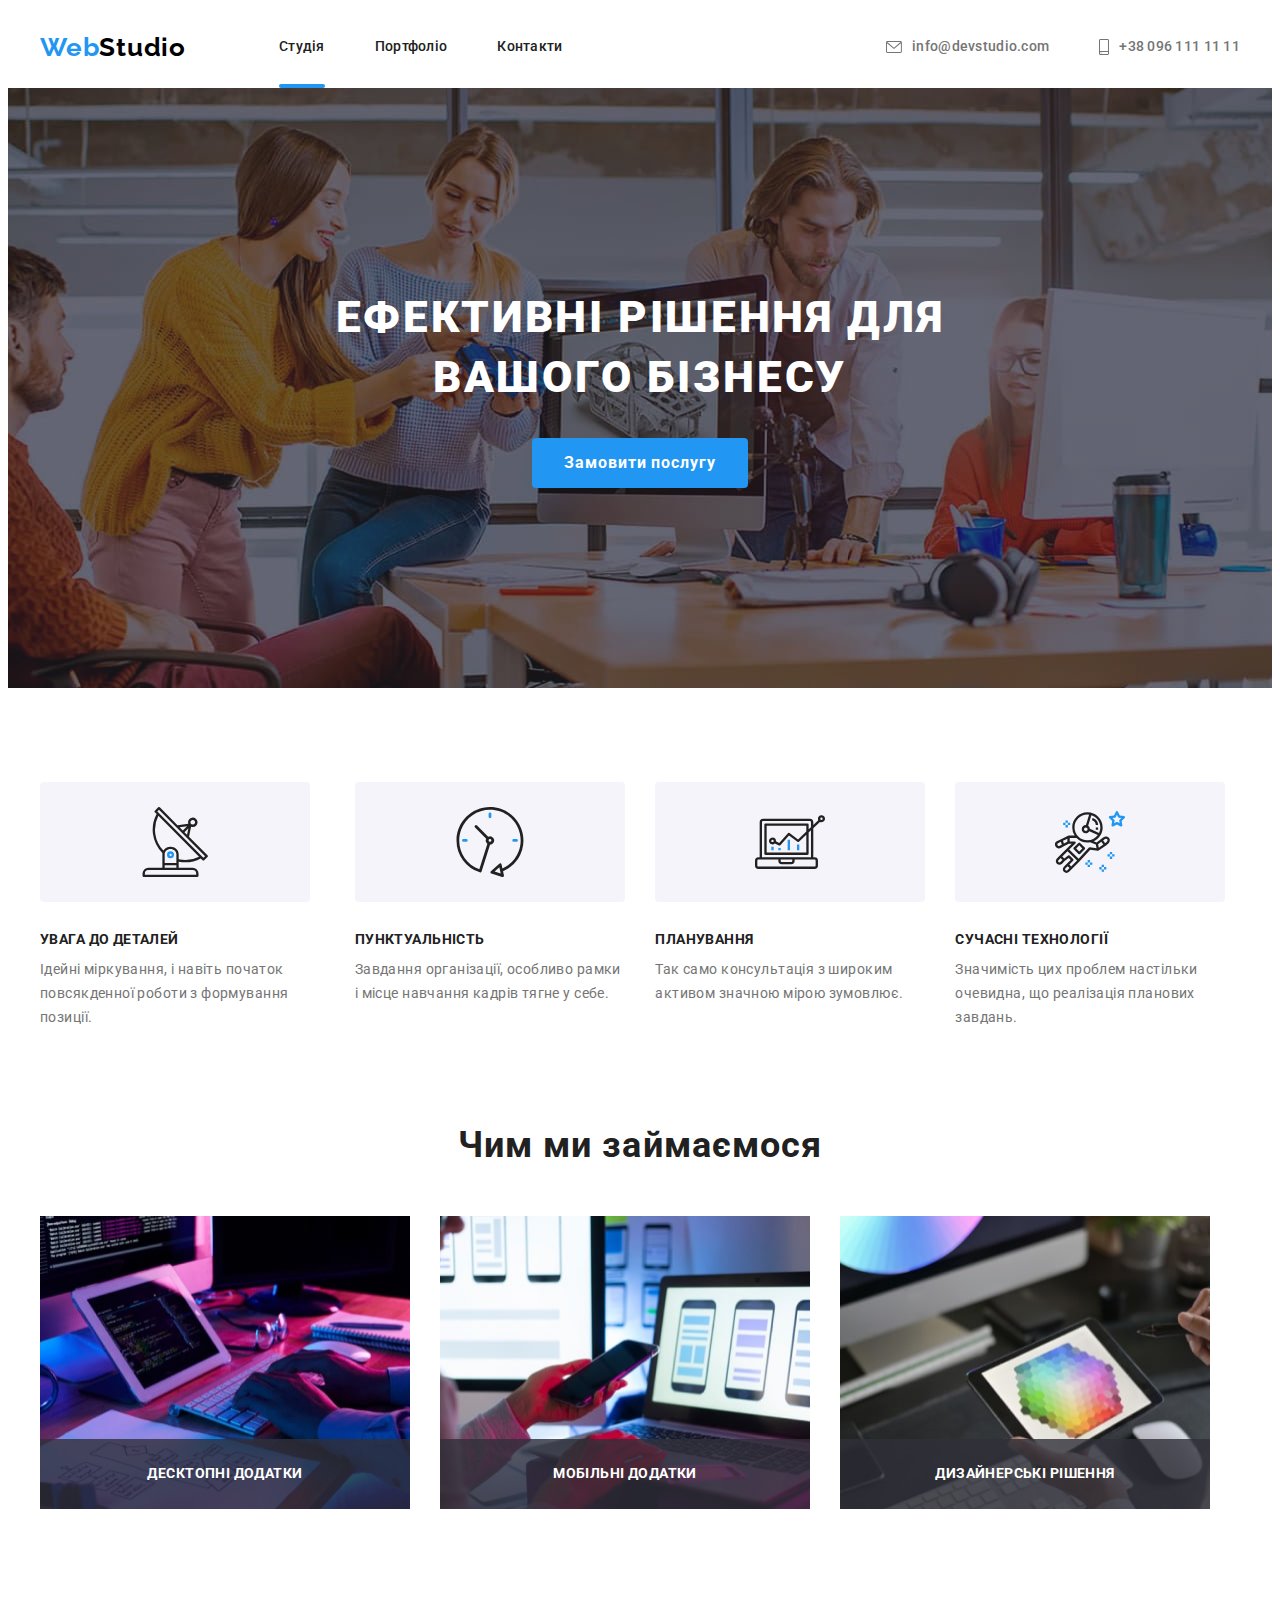
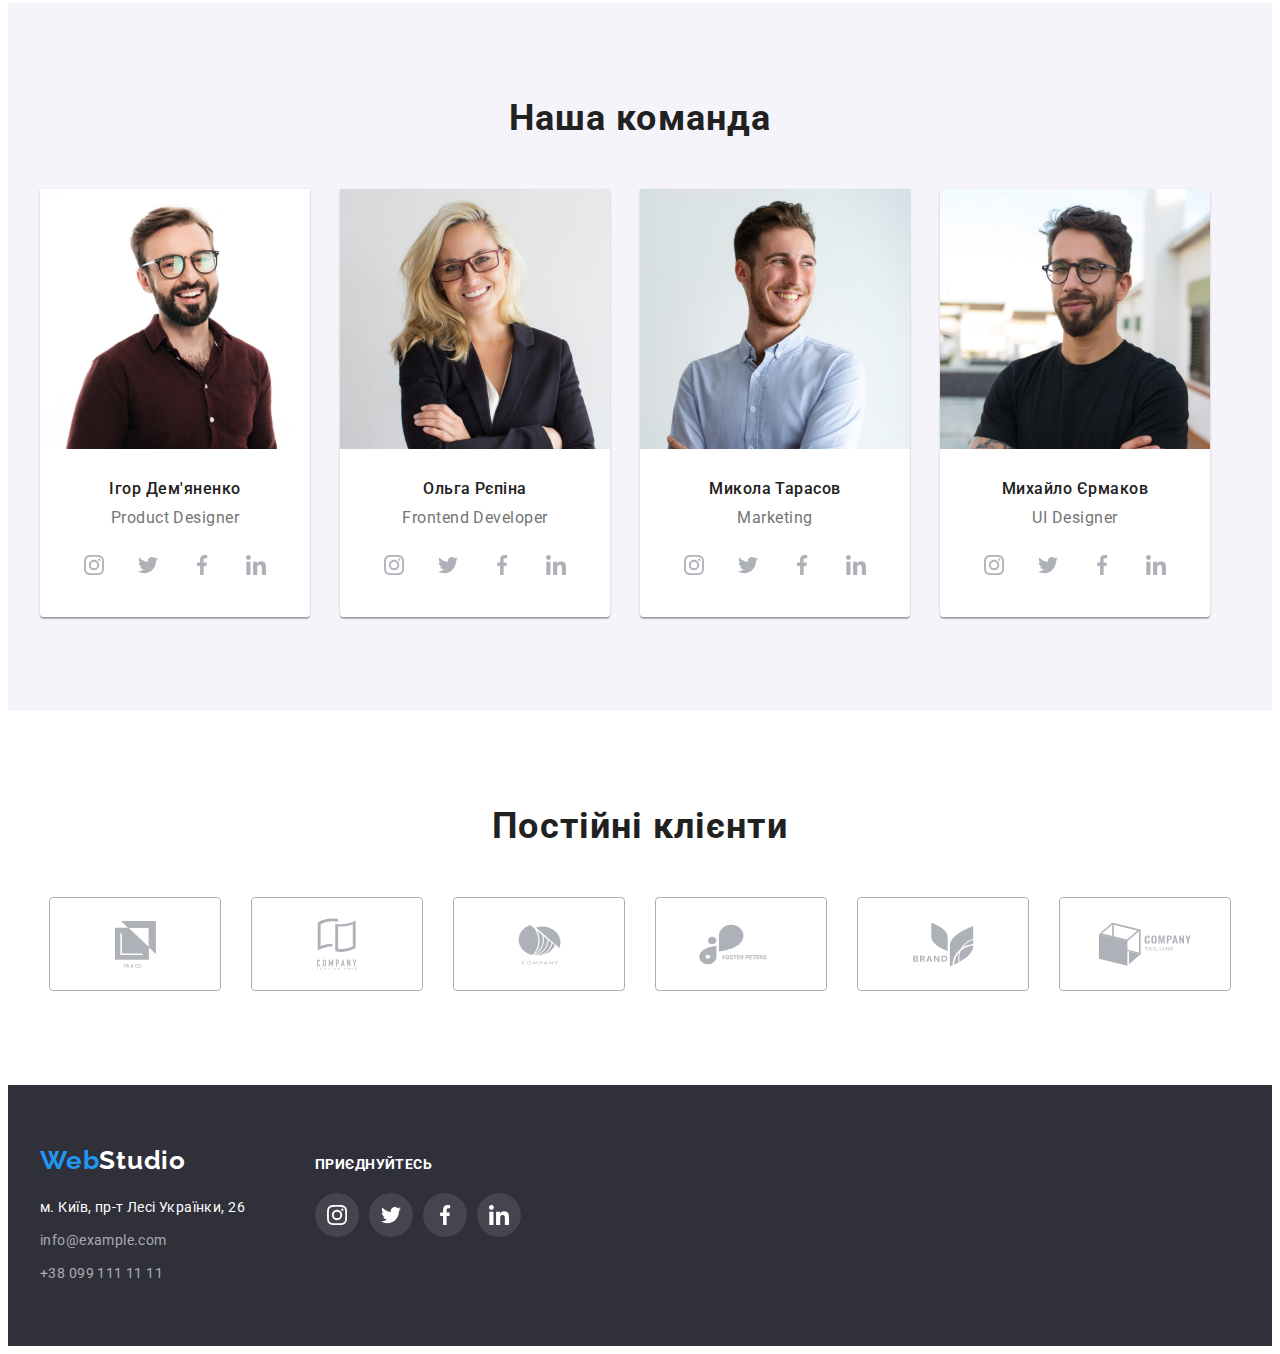
==== index.html @ 1a1c9222 "ДЗ №6 модалка" ====
<!DOCTYPE html>
<html lang="uk">
<head>
    <meta charset="UTF-8">
    <meta http-equiv="X-UA-Compatible" content="IE=edge">
    <meta name="viewport" content="width=device-width, initial-scale=1.0">
    <title>WebStudio</title>
    <link rel="preconnect" href="https://fonts.googleapis.com">
    <link rel="preconnect" href="https://fonts.gstatic.com" crossorigin>
<link rel="preconnect" href="https://fonts.googleapis.com">
<link rel="preconnect" href="https://fonts.gstatic.com" crossorigin>
<link rel="preconnect" href="https://fonts.googleapis.com">
<link rel="preconnect" href="https://fonts.gstatic.com" crossorigin>
<link href="https://fonts.googleapis.com/css2?family=Raleway:wght@700&family=Roboto:wght@400;500;700;900&display=swap"
    rel="stylesheet">
    <link rel="stylesheet" href="https://cdnjs.cloudflare.com/ajax/libs/modern-normalize/1.1.0/modern-normalize.min.css"
        integrity="sha512-wpPYUAdjBVSE4KJnH1VR1HeZfpl1ub8YT/NKx4PuQ5NmX2tKuGu6U/JRp5y+Y8XG2tV+wKQpNHVUX03MfMFn9Q=="
        crossorigin="anonymous" referrerpolicy="no-referrer" />
    
    
        <link href="./css/styles.css" rel="stylesheet">
</head>
<body>
    
    <!-- Шапка сайта -->
    <header>
        <div class="container header">
            <nav class="header-nav">
                <a href="./index.html" class="header-logo link"><span class="accent-logo">Web</span>Studio</a>
                <ul class="header-list list">
                    <li class="header-item">
                        <a href="./index.html" class="header-link link underline">Студія</a>
                    </li>
                    <li class="header-item">
                        <a href="./portfolio.html" class="header-link link">Портфоліо</a>
                    </li>
                    <li class="header-item">
                        <a href="#contact" class="header-link link">Контакти</a>
                    </li>
                </ul>
            </nav>
    
            <ul class="header-contact list">
                <li class="header-item">
                    <a href="mailto:info@devstudio.com" class="header-cont-link link">
                        <svg class="header-icon" width="16" height="12">
                            <use href="./images/icons.svg#icon-email"></use>
                        </svg>
                        info@devstudio.com</a>
                </li>
                <li class="header-item">
                    <a href="tel:+380961111111" class="header-cont-link link">
                        <svg class="header-icon" width="10" height="16">
                            <use href="./images/icons.svg#icon-phone"></use>
                        </svg>
                        +38 096 111 11 11</a>
                </li>
            </ul>
        </div>
    
    </header>

    <main>
            <!-- герой -->
            <section class="hero">
                <div class="overlay-hero">
                    <div class="container">
                        <h1 class="hero-title">Ефективні рішення для <br> вашого бізнесу</h1>
                        <button data-modal-open type="button" class="hero-btn" >
                            Замовити послугу
                        </button>
                    </div>
                </div>
                

            </section>
            
            <!-- преимущества -->
            <section class="advantages">
                <div class="container">
                    <h2 class="advantages-title visually-hidden">Переваги</h2>
                    <ul class="advantages-list list">
                        <li class="advantages-item">
                            <a href="" class="advantages-link link">
                                <svg class="advantages-logo" width="70" height="70">
                                    <use href="./images/icons.svg#icon-attention"></use>
                                </svg>
                            </a>
                             
                            <h3 class="advantages-item-title">Увага до деталей</h3>
                            <p class="advantages-item-text">Ідейні міркування, і навіть початок повсякденної роботи з формування позиції.
                            </p>
                        </li>
                        <li class="advantages-item">
                            <a href="" class="advantages-link link">
                                <svg class="advantages-logo" width="70" height="70">
                                    <use href="./images/icons.svg#icon-clock"></use>
                                </svg>
                            </a>
                            <h3 class="advantages-item-title">Пунктуальність</h3>
                            <p class="advantages-item-text">Завдання організації, особливо рамки і місце навчання кадрів тягне у себе.
                            </p>
                        </li>
                        <li class="advantages-item">
                            <a href="" class="advantages-link link">
                                <svg class="advantages-logo" width="70" height="70">
                                    <use href="./images/icons.svg#icon-plan"></use>
                                </svg>
                            </a>
                            <h3 class="advantages-item-title">Планування</h3>
                            <p class="advantages-item-text">Так само консультація з широким активом значною мірою зумовлює.
                            </p>
                        </li>
                        <li class="advantages-item">
                            <a href="" class="advantages-link link">
                                <svg class="advantages-logo" width="70" height="70">
                                    <use href="./images/icons.svg#icon-technology"></use>
                                </svg>
                            </a>
                            <h3 class="advantages-item-title">Сучасні технології</h3>
                            <p class="advantages-item-text">Значимість цих проблем настільки очевидна, що реалізація планових завдань. 
                            </p>
                        </li>
                    </ul>
                </div>

            </section>
            
            <!-- Чем мы занимаемся -->
            <section class="works">
                <div class="container">
                    <h2 class="works-title">Чим ми займаємося</h2>
                    <ul class="works-list list">
                        <li class="works-item">
                            <div class="works-overlay">
                                <img src="./images/img-min.jpg" alt="Десктопні додатки" width="370" height="293">
                                <div class="works-overlay-p">
                                    <p class="works-overlay-title">
                                        Десктопні додатки
                                    </p>
                                </div>
                                

                            </div>
                        </li>
                        <li class="works-item">
                            <div class="works-overlay">
                                <img src="./images/box2-min.jpg" alt="Мобільні додатки" width="370" height="293">
                             <div class="works-overlay-p">
                                    <p class="works-overlay-title">
                                        Мобільні додатки
                                    </p>
                             </div>
                                

                            </div>
                        </li>
                        <li class="works-item">
                            <div class="works-overlay">
                                <img src="./images/box3-min.jpg" alt="Дизайнерські рішення" width="370" height="293">
                             <div class="works-overlay-p">
                                    <p class="works-overlay-title">
                                        Дизайнерські рішення
                                    </p>
                             </div>
                                

                            </div>
                        </li>
                    </ul>
                </div>

            </section>
            
            <!-- Наша команда -->
            <section class="team">
                <div class="container">
                    <h2 class="team-title">Наша команда</h2>
                    <ul class="team-list list">
                        <li class="team-item">
                                <img src="./images/img_ig_dem-min.jpg" alt="Фото Игорь Демьяненко" width="270" height="260">
                                <div class="container-item">
                                    <h3 class="team-item-title">Ігор Дем'яненко</h3>
                                    <p class="team-item-text">Product Designer</p>
                                    <ul class="team-social list">
                                        <li class="tem-social-item">
                                            <a href="" class="team-social-link link">
                                                <svg class="team-social-icon" width="20" height="20">
                                                    <use href="./images/icons.svg#icon-instagram"></use>
                                                </svg>
                                            </a>
                                        </li>
                                        <li class="tem-social-item">
                                            <a href="" class="team-social-link link">
                                                <svg class="team-social-icon" width="20" height="20">
                                                    <use href="./images/icons.svg#icon-twitter"></use>
                                                </svg>
                                            </a>
                                        </li>
                                        <li class="tem-social-item">
                                            <a href="" class="team-social-link link">
                                                <svg class="team-social-icon" width="20" height="20">
                                                    <use href="./images/icons.svg#icon-facebook"></use>
                                                </svg>
                                            </a>
                                        </li>
                                        <li class="tem-social-item">
                                            <a href="" class="team-social-link link">
                                                <svg class="team-social-icon" width="20" height="20">
                                                    <use href="./images/icons.svg#icon-linkedin"></use>
                                                </svg>
                                            </a>
                                        </li>
                                    </ul>
                                </div>

                            
                        </li>
                    
                        <li class="team-item">            
                                <img src="./images/img_ol_rep-min.jpg" alt="Фото Ольга Репина" width="270" height="260">
                                <div class="container-item">
                                    <h3 class="team-item-title">Ольга Рєпіна</h3>
                                    <p class="team-item-text">Frontend Developer</p>
                                    <ul class="team-social list">
                                        <li class="tem-social-item">
                                            <a href="" class="team-social-link link">
                                                <svg class="team-social-icon" width="20" height="20">
                                                    <use href="./images/icons.svg#icon-instagram"></use>
                                                </svg>
                                            </a>
                                        </li>
                                        <li class="tem-social-item">
                                            <a href="" class="team-social-link link">
                                                <svg class="team-social-icon" width="20" height="20">
                                                    <use href="./images/icons.svg#icon-twitter"></use>
                                                </svg>
                                            </a>
                                        </li>
                                        <li class="tem-social-item">
                                            <a href="" class="team-social-link link">
                                                <svg class="team-social-icon" width="20" height="20">
                                                    <use href="./images/icons.svg#icon-facebook"></use>
                                                </svg>
                                            </a>
                                        </li>
                                        <li class="tem-social-item">
                                            <a href="" class="team-social-link link">
                                                <svg class="team-social-icon" width="20" height="20">
                                                    <use href="./images/icons.svg#icon-linkedin"></use>
                                                </svg>
                                            </a>
                                        </li>
                                    </ul>
                                </div>
                            
                        </li>
                    
                        <li class="team-item">
                                <img src="./images/img_nik_tar-min.jpg" alt="Фото Николай Тарасов" width="270" height="260">
                                <div class="container-item">
                                    <h3 class="team-item-title">Микола Тарасов</h3>
                                    <p class="team-item-text">Marketing</p>
                                    <ul class="team-social list">
                                        <li class="tem-social-item">
                                            <a href="" class="team-social-link link">
                                                <svg class="team-social-icon" width="20" height="20">
                                                    <use href="./images/icons.svg#icon-instagram"></use>
                                                </svg>
                                            </a>
                                        </li>
                                        <li class="tem-social-item">
                                            <a href="" class="team-social-link link">
                                                <svg class="team-social-icon" width="20" height="20">
                                                    <use href="./images/icons.svg#icon-twitter"></use>
                                                </svg>
                                            </a>
                                        </li>
                                        <li class="tem-social-item">
                                            <a href="" class="team-social-link link">
                                                <svg class="team-social-icon" width="20" height="20">
                                                    <use href="./images/icons.svg#icon-facebook"></use>
                                                </svg>
                                            </a>
                                        </li>
                                        <li class="tem-social-item">
                                            <a href="" class="team-social-link link">
                                                <svg class="team-social-icon" width="20" height="20">
                                                    <use href="./images/icons.svg#icon-linkedin"></use>
                                                </svg>
                                            </a>
                                        </li>
                                    </ul>
                                </div>
                        </li>
                    
                        <li class="team-item">
                                <img src="./images/img-mih_erm-min.jpg" alt="Фото Михаил Ермаков" width="270" height="260">
                                <div class="container-item">
                                    <h3 class="team-item-title">Михайло Єрмаков</h3>
                                    <p class="team-item-text">UI Designer</p>
                                    <ul class="team-social list">
                                        <li class="tem-social-item">
                                            <a href="" class="team-social-link link">
                                                <svg class="team-social-icon" width="20" height="20">
                                                    <use href="./images/icons.svg#icon-instagram"></use>
                                                </svg>
                                            </a>
                                        </li>
                                        <li class="tem-social-item">
                                            <a href="" class="team-social-link link">
                                                <svg class="team-social-icon" width="20" height="20">
                                                    <use href="./images/icons.svg#icon-twitter"></use>
                                                </svg>
                                            </a>
                                        </li>
                                        <li class="tem-social-item">
                                            <a href="" class="team-social-link link">
                                                <svg class="team-social-icon" width="20" height="20">
                                                    <use href="./images/icons.svg#icon-facebook"></use>
                                                </svg>
                                            </a>
                                        </li>
                                        <li class="tem-social-item">
                                            <a href="" class="team-social-link link">
                                                <svg class="team-social-icon" width="20" height="20">
                                                    <use href="./images/icons.svg#icon-linkedin"></use>
                                                </svg>
                                            </a>
                                        </li>
                                    </ul>
                                </div>
                        
                        </li>
                    </ul>
                </div>

            
            </section>
            
            <!-- Постоянные клиенты -->
            <section class="regular-cust">
                <div class="container">
                    <h2 class="regular-cust-title">Постійні клієнти</h2>
                    <ul class="regular-cust-list list">
                        <li class="regular-cust-item">
                            <a href="" class="regular-cust-link link">
                            <svg class="regular-cust-icon" width="41" height="47">
                                <use href="./images/icons.svg#icon-ya-co"></use>
                            </svg>
                            </a>
                        </li>
                        <li class="regular-cust-item">
                            <a href="" class="regular-cust-link link">
                                <svg class="regular-cust-icon" width="40" height="52">
                                    <use href="./images/icons.svg#icon-company-tag-line-here"></use>
                                </svg>
                            </a>
                        </li>
                        <li class="regular-cust-item">
                            <a href="" class="regular-cust-link link">
                                <svg class="regular-cust-icon" width="43" height="41">
                                    <use href="./images/icons.svg#icon-company"></use>
                                </svg>
                            </a>
                        </li>
                        <li class="regular-cust-item">
                            <a href="" class="regular-cust-link link">
                                <svg class="regular-cust-icon" width="84" height="41">
                                    <use href="./images/icons.svg#icon-foster-peters"></use>
                                </svg>
                            </a>
                        </li>
                        <li class="regular-cust-item">
                            <a href="" class="regular-cust-link link">
                                <svg class="regular-cust-icon" width="63" height="45">
                                    <use href="./images/icons.svg#icon-brand"></use>
                                </svg>
                            </a>
                        </li>
                        <li class="regular-cust-item">
                            <a href="" class="regular-cust-link link">
                                <svg class="regular-cust-icon" width="94" height="44">
                                    <use href="./images/icons.svg#icon-company-tag-line"></use>
                                </svg>
                            </a>
                        </li>
                        
                    </ul>
                </div>
            </section>

    </main>

    <!-- футер -->
    <footer class="footer">
        <div class="container">
            <div class="footer-container-element">
                <a href="" class="footer-logo link"><span class="accent-logo">Web</span>Studio</a>
                <address id="contact" class="footer-contact">
                    <p class="footer-text">м. Київ, пр-т Лесі Українки, 26</p>
                    <a href="mailto:info@example.com" class="footer-link link">info@example.com</a><br>
                    <a href="tel:+380991111111" class="footer-link link">+38 099 111 11 11</a>
                </address>
            </div>
            
            <div class="footer-container-element">
                <div class="footer-soc-container">
                    <h2 class="footer-soc-title">приєднуйтесь</h2>
                    <ui class="footer-soc-list list">
                        <li class="footer-soc-item">
                            <a href="" class="footer-soc-link link">
                                <svg class="footer-soc-icon" width="20" height="20">
                                    <use href="./images/icons.svg#icon-instagram"></use>
                                </svg>
                            </a>
                        </li>
                        <li class="footer-soc-item">
                            <a href="" class="footer-soc-link link">
                                <svg class="footer-soc-icon" width="20" height="20">
                                    <use href="./images/icons.svg#icon-twitter"></use>
                                </svg>
                            </a>
                        </li>
                        <li class="footer-soc-item">
                            <a href="" class="footer-soc-link link">
                                <svg class="footer-soc-icon" width="20" height="20">
                                    <use href="./images/icons.svg#icon-facebook"></use>
                                </svg>
                            </a>
                        </li>
                        <li class="footer-soc-item">
                            <a href="" class="footer-soc-link link">
                                <svg class="footer-soc-icon" width="20" height="20">
                                    <use href="./images/icons.svg#icon-linkedin"></use>
                                </svg>
                            </a>
                        </li>
                    </ui>
                </div>
            </div>
            

        </div> 
    </footer>

    <!-- Модальное окно -->
    <div class="backdrop is-hidden" data-modal>
        <!--  -->
        <div class="modal">
            <button data-modal-close type="button" class="modal-btn">
                <svg class="icon-close" width="18" height="18" >
                    <use href="./images/icons.svg#icon-close-black" ></use>
                </svg>
            </button>
            <p class="modal-title">Залиште свої дані, ми вам передзвонимо</p>
            <form class="modal-form">

                <div class="iput-filed">
                    <label for="user-name">
                        <span class="input-title">Ім'я</span>
                    </label>
                    <div class="input-add">
                        <input 
                            type="text" 
                            class="form-input" 
                            name="user-name" 
                            required
                            id="user-name">
                        <svg class="input-icon" width="18" height="18">
                            <use href="./images/icons.svg#icon-human" ></use>
                        </svg>
                    </div>
                </div>

                <div class="iput-filed">
                    <label for="user-tel">
                        <span class="input-title">Телефон</span>
                    </label>

                    <div class="input-add">
                        <input 
                            type="tel" 
                            class="form-input" 
                            name="user-tel" 
                            required
                            minlength="10"
                            id="user-tel">
                        <svg class="input-icon" width="18" height="18">
                            <use href="./images/icons.svg#icon-phone-2"></use>
                        </svg>
                    </div>
                </div>

                <div class="iput-filed">
                    <label for="user-email">
                        <span class="input-title">Пошта</span>
                    </label>
                    
                    <div class="input-add">
                        <input 
                            type="email" 
                            class="form-input" 
                            name="user-email" 
                            required
                            id="user-email">
                        <svg class="input-icon" width="18" height="18">
                            <use href="./images/icons.svg#icon-mail-2"></use>
                        </svg>
                    </div>
                </div>


                    <div class="iput-filed">
                        <div class="input-add">
                            <label for="user-coment">
                                <span class="input-title">Коментар</span>
                            </label>
                            <textarea 
                                class="modal-form-coment" 
                                name="user-coment" 
                                id="user-coment" 
                                placeholder="Введіть текст"></textarea>
                        </div>
                    </div>
                

                    <div class="form-checkbox">
                        <input 
                            type="checkbox" 
                            class="input-checkbox visually-hidden" 
                            name="user-checkbox" 
                            value="true"
                            id="user-checkbox" 
                            required>

                        <label for="user-checkbox" class="label-check">
                            <span class="check-title">Погоджуюся з розсилкою та приймаю 
                                <a href="">Умови договору</a> 
                                <svg class="icon-svg check-svg" width="16" height="16">
                                    <use href="./images/icons.svg#icon-check"></use>
                                </svg>
                                <svg class="icon-svg box-svg" width="16" height="16">
                                    <use href="./images/icons.svg#icon-checkbox"></use>
                                </svg>
                            </span>
                            
                        </label>
                    </div>
                
                
               
                <div class="form-btn">
                    <button type="submit" class="modal-form-btn">Відправити</button>
                </div>
            </form>
        </div>
    </div>




    <script src="./modal.js"></script>
    
</body>
</html>
---- css/styles.css ----
:root {
    --main-title-color:#212121;
    --main-text-color: #757575;
    --main-accent-color: #ffffff;
    --main-focus-color: #2196F3;
    --main-foun-color: #000000;
    --main-icon-color: #AFB1B8;

}

body {
    font-family: Roboto, sans-serif;
}
.list {
    list-style-type: none;
}
.link{
    text-decoration: none;
}

h1,
h2,
h3,
h4,
h5,
h6,
p,
ul {
    margin: 0;
    padding: 0;
}

.container {
    /* outline: 2px solid tomato; */
    
    width: 1200px;
    padding-left: 15px;
    padding-right: 15px;
    margin-left: auto;
    margin-right: auto;
/* 
    display: flex; */
}


/* -----------------HEADER----------------- */

.header {
    padding-top: 24px;
    padding-bottom: 25px;
    display: flex;
    justify-content: space-between;
}
.header-nav {
    display: flex;
    align-items: center;
}

.header-logo {
    font-family: 'Raleway', sans-serif;
    font-weight: 700;
    font-size: 26px;
    line-height: 1.19;
    letter-spacing: 0.03em;
    color: var(--main-foun-color);
    margin-right: 93px;
}

.header-list,
 .header-contact {
    display: flex;
    align-items: center;
    gap: 50px;
}


.header-link {
    color: var(--main-title-color);

    transition: color 250ms cubic-bezier(0.4, 0, 0.2, 1);
}
.header-link.underline::after {
    content: '';
    position: absolute;
    left: 0;
    bottom: -33px;

    display: block;
    
    width: 100%;
    height: 4px;
    

    background-color: #2196F3;
    border-radius: 2px;

    /* position: absolute;
    bottom: 0;
    left: 0; */

}

.header-cont-link {
    display: flex;
    gap: 10px;
    align-items: center;
    color: var(--main-text-color);

    transition: color 250ms cubic-bezier(0.4, 0, 0.2, 1);

    
}

.accent-logo {
    color: var(--main-focus-color);
}
.header-icon{
    fill: var(--main-text-color);
}

.header-cont-link:hover,
.header-link:hover,
.header-cont-link:focus,
.header-link:focus {
    color: var(--main-focus-color);

}

.header-cont-link:hover .header-icon,
.header-cont-link:focus .header-icon{
    fill: var(--main-focus-color);
}


.header-item {
    position: relative;
    font-style: normal;
    font-weight: 500;
    font-size: 14px;
    line-height: 1.14;
    letter-spacing: 0.02em;
}
.header-email-icon {
    align-items: center;
}



/* .header-link::after {
    content: '';

    position: absolute;
    bottom: 0;
    left: 0;

    display: block;
    width: 100%;
    height: 4px;

    background-color: var(--main-focus-color);
} */


/* -----------------HERO----------------- */

.hero.container{
    margin-left: auto;
    margin-right: auto;
    
}

.hero .container{
    text-align: center;
    padding-top: 200px;
    padding-bottom: 200px;
}

.overlay-hero {
    /* background: #2F303A; */
    max-width: 1600px;
    height: 600px;
    margin-left: auto;
    margin-right: auto;

    background-image: 
    linear-gradient(
        to right, 
        rgba(47, 48, 58, 0.4), 
        rgba(47, 48, 58, 0.4)),
        url(../images/hero.jpg);
    background-color: var(--main-title-color);
        background-repeat: no-repeat;
        background-position: 50% 50%;
        block-size: cover;
   
}

.hero-title{
    font-weight: 900;
    font-size: 44px;
    line-height: 1.36;
    text-align: center;
    letter-spacing: 0.06em;
    text-transform: uppercase;
    color: var(--main-accent-color);
    margin-bottom: 30px;
}
.hero-btn {
    font-family: 'Roboto', sans-serif;
    font-style: normal;
    font-weight: 700;
    font-size: 16px;
    line-height: 1.88;
    letter-spacing: 0.06em;
    color: var(--main-accent-color);
    background: var(--main-focus-color);

    border-radius: 4px;
    border: 0;
    padding: 10px 32px;

    transition: bacground-color 250ms cubic-bezier(0.4, 0, 0.2, 1);
}

.hero-btn:hover {
background-color: rgba(255, 255, 255, 0.6);
}

/* -----------------ADVANTAGES----------------- */

.advantages{
    padding-top: 94px;
    padding-bottom: 94px;
}

.advantages-list {
    display: flex;
    gap: 30px;
}

.advantages-item-title {
    font-weight: 700;
    font-size: 14px;
    line-height: 1.14;
    letter-spacing: 0.03em;
    text-transform: uppercase;
    color: var(--main-title-color);
    margin-bottom: 10px;
}

.advantages-item-text {
    /* font-weight: 400; */
    font-size: 14px;
    line-height: 1.71;
    letter-spacing: 0.03em;
    color: var(--main-text-color);
}

.visually-hidden {
    position: absolute;
    white-space: nowrap;
    width: 1px;
    height: 1px;
    overflow: hidden;
    border: 0;
    padding: 0;
    clip: rect(0 0 0 0);
    clip-path: inset(50%);
    margin: -1px;
}

.advantages-link{
    display: flex;
    align-items: center;
    justify-content: center;
    width: 270px;
    height: 120px;

    background: #F5F4FA;
    border-radius: 4px;


    margin-bottom: 30px;
}



/* -----------------WORKS----------------- */

.works{
    padding-bottom: 94px;
}

.works-title {
    font-weight: 700;
    font-size: 36px;
    line-height: 1.17;
    text-align: center;
    letter-spacing: 0.03em;
    color: var(--main-title-color);
    margin-bottom: 50px;
}

.works-list {
    display: flex;
    gap: 30px;
}
.works-item{
}

.works-overlay {
    position: relative;
    display: flex;
    /* 
    outline: 1px solid tomato; */
    /* bottom: 0;
    left: 0;

    */
}

.works-overlay-p{
    position: absolute;
    display: flex;
    justify-content: center;
    align-items: center;
    bottom: 0;
    left: 0;

    width: 100%;
    height: 70px;
    background: rgba(47, 48, 58, 0.8);
}

.works-overlay-title {
    font-weight: 700;
    font-size: 14px;
    line-height: 1.14;

    text-align: center;
    letter-spacing: 0.03em;
    text-transform: uppercase;

    color: #FFFFFF;
    
}



/* -----------------TEAM----------------- */

.team {
    background-color: #F5F4FA;
    padding-top: 94px;
    padding-bottom: 94px;
}

.team-title {
    font-weight: 700;
    font-size: 36px;
    line-height: 1.17;
    text-align: center;
    letter-spacing: 0.03em;   
    color: var(--main-title-color);

    margin-bottom: 50px;
}

.team-list {
    display: flex;
    gap: 30px;
}

.team-item {
    box-shadow: 0px 1px 3px rgba(0, 0, 0, 0.12), 0px 1px 1px rgba(0, 0, 0, 0.14), 0px 2px 1px rgba(0, 0, 0, 0.2);
    border-radius: 0px 0px 4px 4px;
}

.team-item-title {
    font-weight: 500;
    font-size: 16px;
    line-height: 1.19;
    text-align: center;
    letter-spacing: 0.03em;
    color: var(--main-title-color);

    margin-bottom: 10px;
}

.team-item-text {
    font-weight: 400;
    font-size: 16px;
    line-height: 1.19;
    text-align: center;
    letter-spacing: 0.03em;
    color: var(--main-text-color);
    margin-bottom: 16px;
}
.container-item{
    padding-top: 30px;
    padding-bottom: 30px;

    margin-top: -4px;
    
    background-color: var(--main-accent-color);
    border-radius: 0px 0px 4px 4px;
}
.team-social{
    display: flex;
    justify-content: center;
    gap: 10px;
      
}


.team-social-link {
    display: flex;
    width: 44px;
    height: 44px;
    border-radius: 50%;
    background-color: transparent;
    align-items: center;
    justify-content: center;

    transition: background-color 250ms cubic-bezier(0.4, 0, 0.2, 1);
}

.team-social-icon {
    fill: var(--main-icon-color);

    transition: fill 250ms cubic-bezier(0.4, 0, 0.2, 1);
}


.team-social-link:hover,
.team-social-link:focus {
    background-color: var(--main-focus-color);
}

.team-social-link:hover .team-social-icon,
.team-social-link:focus .team-social-icon {
    fill: var(--main-accent-color);
}


/* Regular customers */

/* -----------------REGULAR CUSTOMERS----------------- */

.regular-cust {
    padding-top: 94px;
    padding-bottom: 94px;
}

.regular-cust-title {
    font-weight: 700;
    font-size: 36px;
    line-height: 1.17;
    text-align: center;
    letter-spacing: 0.03em;
    color: var(--main-title-color);

    margin-bottom: 50px;
}

.regular-cust-list {
    display: flex;
    gap: 30px;
    justify-content: center;
}


.regular-cust-link{
    /* background-color: teal; */
    border: 1px solid var(--main-icon-color);
    border-radius: 4px;
    Width: 170px;
    Height: 92px;
    align-items: center;
    justify-content: center;
    display: flex;

    transition: border-color 250ms cubic-bezier(0.4, 0, 0.2, 1);
}


.regular-cust-icon {
    fill: var(--main-icon-color);
    align-items: center;
    justify-content: center;

    transition: fill 250ms cubic-bezier(0.4, 0, 0.2, 1);
}


.regular-cust-link:hover,
.regular-cust-link:focus {
    border-color: var(--main-focus-color);
}
.regular-cust-link:hover .regular-cust-icon,
.regular-cust-link:focus .regular-cust-icon{
    fill: var(--main-focus-color);
}



/* -----------------FOOTER----------------- */

.footer {
    background-color: #2F303A;
    padding-top: 60px;
    padding-bottom: 60px;
    
}
.footer .container {
    display: flex;
    gap: 70px;
    justify-content: start;
}

.footer-soc-item{
    display: flex;
    gap: 30px;
    justify-content: center;
}

.footer-logo {
    font-family: 'Raleway', sans-serif;
    font-style: normal;
    font-weight: 700;
    font-size: 26px;
    line-height: 1.19;
    letter-spacing: 0.03em;
    color: var(--main-accent-color);
}

.footer-contact {
    font-style: normal;
    font-weight: 400;
    font-size: 14px;
    line-height: 1.71;
    letter-spacing: 0.03em;

    margin-top: 20px;
}


.footer-text {
    color: var(--main-accent-color);
}

.footer-link {
    display: inline-block;
    margin-top: 9px;
    color: rgba(255, 255, 255, 0.6);

    transition: color 250ms cubic-bezier(0.4, 0, 0.2, 1);
}

.footer-link:hover,
 .footer-link:focus {
    color: var(--main-focus-color);
}

.footer-soc-container{
    text-align: left;
    /* font-weight: 700;
    font-size: 14px;
    line-height: 1.14;
    letter-spacing: 0.03em;
    text-transform: uppercase;
    color: var(--main-accent-color); */
    padding-top: 12px;
}


.footer-soc-title{

    font-weight: 700;
    font-size: 14px;
    line-height: 1.14;
    letter-spacing: 0.03em;
    text-transform: uppercase;

    color: var(--main-accent-color);
    margin-bottom: 20px;
}


.footer-soc-list {
    display: flex;
    justify-content: center;
    gap: 10px;

}

.footer-soc-link {
    display: flex;
    width: 44px;
    height: 44px;
    border-radius: 50%;
    background: rgba(255, 255, 255, 0.1);
    align-items: center;
    justify-content: center;

    transition: background-color 250ms cubic-bezier(0.4, 0, 0.2, 1);}

.footer-soc-icon {
    fill: var(--main-accent-color);
}

.footer-soc-link:hover{
    background-color: var(--main-focus-color);
}




/* -----------------PORTFOLIO----------------- */

.portfolio {
    padding-top: 94px;
    padding-bottom: 94px;
    border-top: 1px solid #ECECEC;
}


/* -----------------FILTER----------------- */


.filter-list {
    margin-bottom: 50px;
    
    display: flex;
    justify-content: center;
    gap: 8px;
}

.filter-btn{
    font-family: Roboto, sans-serif;
    font-weight: 500;
    font-size: 16px;
    line-height: 1.62;
    text-align: center;
    letter-spacing: 0.03em;
    color: var(--main-title-color);
    cursor: pointer;

    border-radius: 4px;
    border: 0;
    border-color: #F5F4FA;
    background-color: #F5F4FA;
    padding: 6px 22px;

    transition: background-color 250ms cubic-bezier(0.4, 0, 0.2, 1), olor 250ms cubic-bezier(0.4, 0, 0.2, 1);
}

.filter-btn:hover,
.filter-btn:focus {
    color: var(--main-accent-color);
    background-color: var(--main-focus-color);
    box-shadow: 0px 3px 1px rgba(0, 0, 0, 0.1), 0px 1px 2px rgba(0, 0, 0, 0.08), 0px 2px 2px rgba(0, 0, 0, 0.12);
    border-radius: 4px;
}


/* -----------------GALLERY----------------- */

.gallery-list {
    display: flex;
    flex-wrap: wrap;
    gap: 30px;
}

.gallery-item-title {
    font-weight: 700;
    font-size: 18px;
    line-height: 2;
    letter-spacing: 0.06em;
    color: var(--main-title-color);
}

.gallery-item-text {
    font-weight: 400;
    font-size: 16px;
    line-height: 1.88;
    letter-spacing: 0.03em;
    color: var(--main-text-color);
}

.container-gallery-item {
    padding: 20px 24px;
    
}

.gallery-item {
    /* position: relative; */
    border: 1px solid #EEEEEE;
    max-width: 370px;
    
}

.gallery-item:hover,
.gallery-item:focus{
    background: #FFFFFF;
    border: 1px solid #EEEEEE;
    box-shadow: 0px 1px 1px rgba(0, 0, 0, 0.12),
    0px 4px 4px rgba(0, 0, 0, 0.06),
    1px 4px 6px rgba(0, 0, 0, 0.16);
}

.gallery-item:hover .gallery-overlay-dascription,
 .gallery-item:focus .gallery-overlay-dascription{
    transform: translateY(0);
    opacity: 1;
    z-index: 2;

}

.gallery-overlay{
    position: relative;
    overflow: hidden;

        
}
.gallery-overlay-dascription{
    display: inline-block;
    content: '';

    position: absolute;
    left: 0;
    top: 0;

    width: 100%;
    height: 100%;
    background-color: rgba(33, 150, 243, 0.9);

    font-weight: 400;
    font-size: 18px;
    line-height: 1.56;

    letter-spacing: 0.03em;

    color: #FFFFFF;

    opacity: 0;
    /* pointer-events: none; */
    z-index: 1;

    transform: translateY(100%);

    transition-duration: transform;
    transition-timing-function: cubic-bezier(0.4, 0, 0.2, 1);
    transition-duration: 250ms;

    /* transition: transform 250ms cubic-bezier(0.4, 0, 0.2, 1); */
}

.description{
    position: absolute;
    top: 63px;
    left: 24px;
    right: 24px;
}




/* -----------------MODAL----------------- */


/* .overlay-modal {
    position: relative;
    width: 1600px;
    height: 1024px;

    background: #FFFFFF;
} */
/* .overlay-modal {
    position: absolute;
    width: 1600px;
    height: 1024px;
    left: 0px;
    top: 0px;

    background: rgba(0, 0, 0, 0.2);
}
.backdrop-modal {
    position: absolute;
    width: 528px;
    height: 581px;
    left: 536px;
    top: 221px;
    background-color: #fff;
} */



.backdrop {
    position: fixed;
    left: 0px;
    top: 0px;


    background: rgba(0, 0, 0, 0.2);
    width: 100%;
    height: 100%;

    opacity: 1;

    /* transition-property: opacity;
    transition-duration: 7s;
    transition-timing-function: cubic-bezier(0.4, 0, 0.2, 1); */
    /* transition: opasity, 7s, cubic-bezier(0.4, 0, 0.2, 1); */
    transition: opacity 250ms cubic-bezier(0.4, 0, 0.2, 1);

}

.backdrop.is-hidden{
    opacity: 0;
    pointer-events: none;
    
}

    .modal {
        position: absolute;
        left: 50%;
        top: 50%;
        transform: translate(-50%, -50%);
    
        background-color: #fff;
        width: 528px;
        height: 581px;
        border-radius: 4px;

        padding: 40px;



        /* transition: transform 5s cubic-bezier(0.4, 0, 0.2, 1); */

    }

    
.modal-btn {
    position: absolute;
    top: 8px;
    right: 8px;

    display: flex;
    justify-content: center;
    align-items: center;

    width: 30px;
    height: 30px;

    border-radius: 50%;
    border: 1px solid rgba(0, 0, 0, 0.1);
    
    background-position: 50% 50%;
    background-color: #ffffff;
    cursor: pointer;
    background-size:cover;
    }

.modal-btn:hover,
.modal-btn:focus{
    border: 1px solid rgba(0, 0, 0, 0.1);    
}
.modal-btn:hover .icon-close{
    fill: #2196F3;
}


.modal-title{
    font-weight: 700;
    font-size: 20px;
    line-height: 1.15;
    text-align: center;
    letter-spacing: 0.03em;

    color: #212121;

    margin-bottom: 12px;
}

.modal-form {}

.form-input {
    width: 100%;
    height: 40px;
    font-size: 12px;
    border: 1px solid rgba(33, 33, 33, 0.2);
    border-radius: 4px;

    /* margin-bottom: 10px; */
    padding-left: 42px;
    color: #000000;

    cursor: pointer;
}



.modal-form-coment {
    width: 100%;
    height: 120px;
    padding: 12px 16px;

    font-size: 12px;
    border: 1px solid rgba(33, 33, 33, 0.2);
    color: #000000;
    border-radius: 4px;


    resize: none;
}
.coment::placeholder {
    font-weight: 400;
    font-size: 12px;
    line-height: 1.17;
    letter-spacing: 0.01em;

    color: rgba(117, 117, 117, 0.5);

}

.input-title{
    display: block;
    font-weight: 400;
    font-size: 12px;
    line-height: 1.17;

    letter-spacing: 0.01em;

    color: #757575;

    margin-bottom: 4px;
}
.iput-filed{
    margin-bottom: 10px;
}

.check-title{
    position: relative;
    display: block;
    font-weight: 400;
    font-size: 14px;
    line-height: 1.71;
    text-align: center;

    letter-spacing: 0.03em;

    color: #757575;

    /* border: 1px solid green;
    background-color: rgb(167, 167, 213); */
}
.icon-svg {
    position: absolute;
    top: 50%;
    left: 10px;
    transform: translateY(-50%);
}

.check-svg{
    fill: #ffffff;
    /* background-color: #2196F3;
    border-radius: 4px; */
    
}

.form-checkbox:hover .box-svg,
.form-checkbox:focus .box-svg{
    fill: #2196F3;
}

.input-checkbox:checked + .label-check .check-svg {
    background-color: #2196F3;
    border-radius: 4px;
}

.input-checkbox:checked + .label-check .box-svg{
    fill: #2196F3;
}



.input-add{
    position: relative;
}
.input-icon {
    position: absolute;
    top: 50%;
    left: 24px;
    transform: translate(-50%, -50%);
}

.iput-filed:hover .form-input,
.iput-filed:hover .modal-form-coment {
    border: 1px solid #2196F3;
    border-radius: 4px;
}



.iput-filed:hover .input-icon {
    fill: #2196F3;
}

.form-checkbox {
    margin-bottom: 30px;
}

.check-title>a{
    color: #2196F3;
}

.form-btn {
    display: flex;
    align-items: center;
    justify-content: center;
}

.modal-form-btn {
    /* font-family: 'Roboto';
    font-style: normal; */
    font-weight: 700;
    font-size: 16px;
    line-height: 1.88;

    min-width: 200px;
    height: 50px;

    /* display: flex;
    align-items: center;
    text-align: center; */
    letter-spacing: 0.06em;

    color: #FFFFFF;
    background-color: #2196F3;
    box-shadow: 0px 4px 4px rgba(0, 0, 0, 0.15);
    border-radius: 4px;
    cursor: pointer;
    border: none;
}

.modal-form-btn:active{
    background: #188CE8;
}
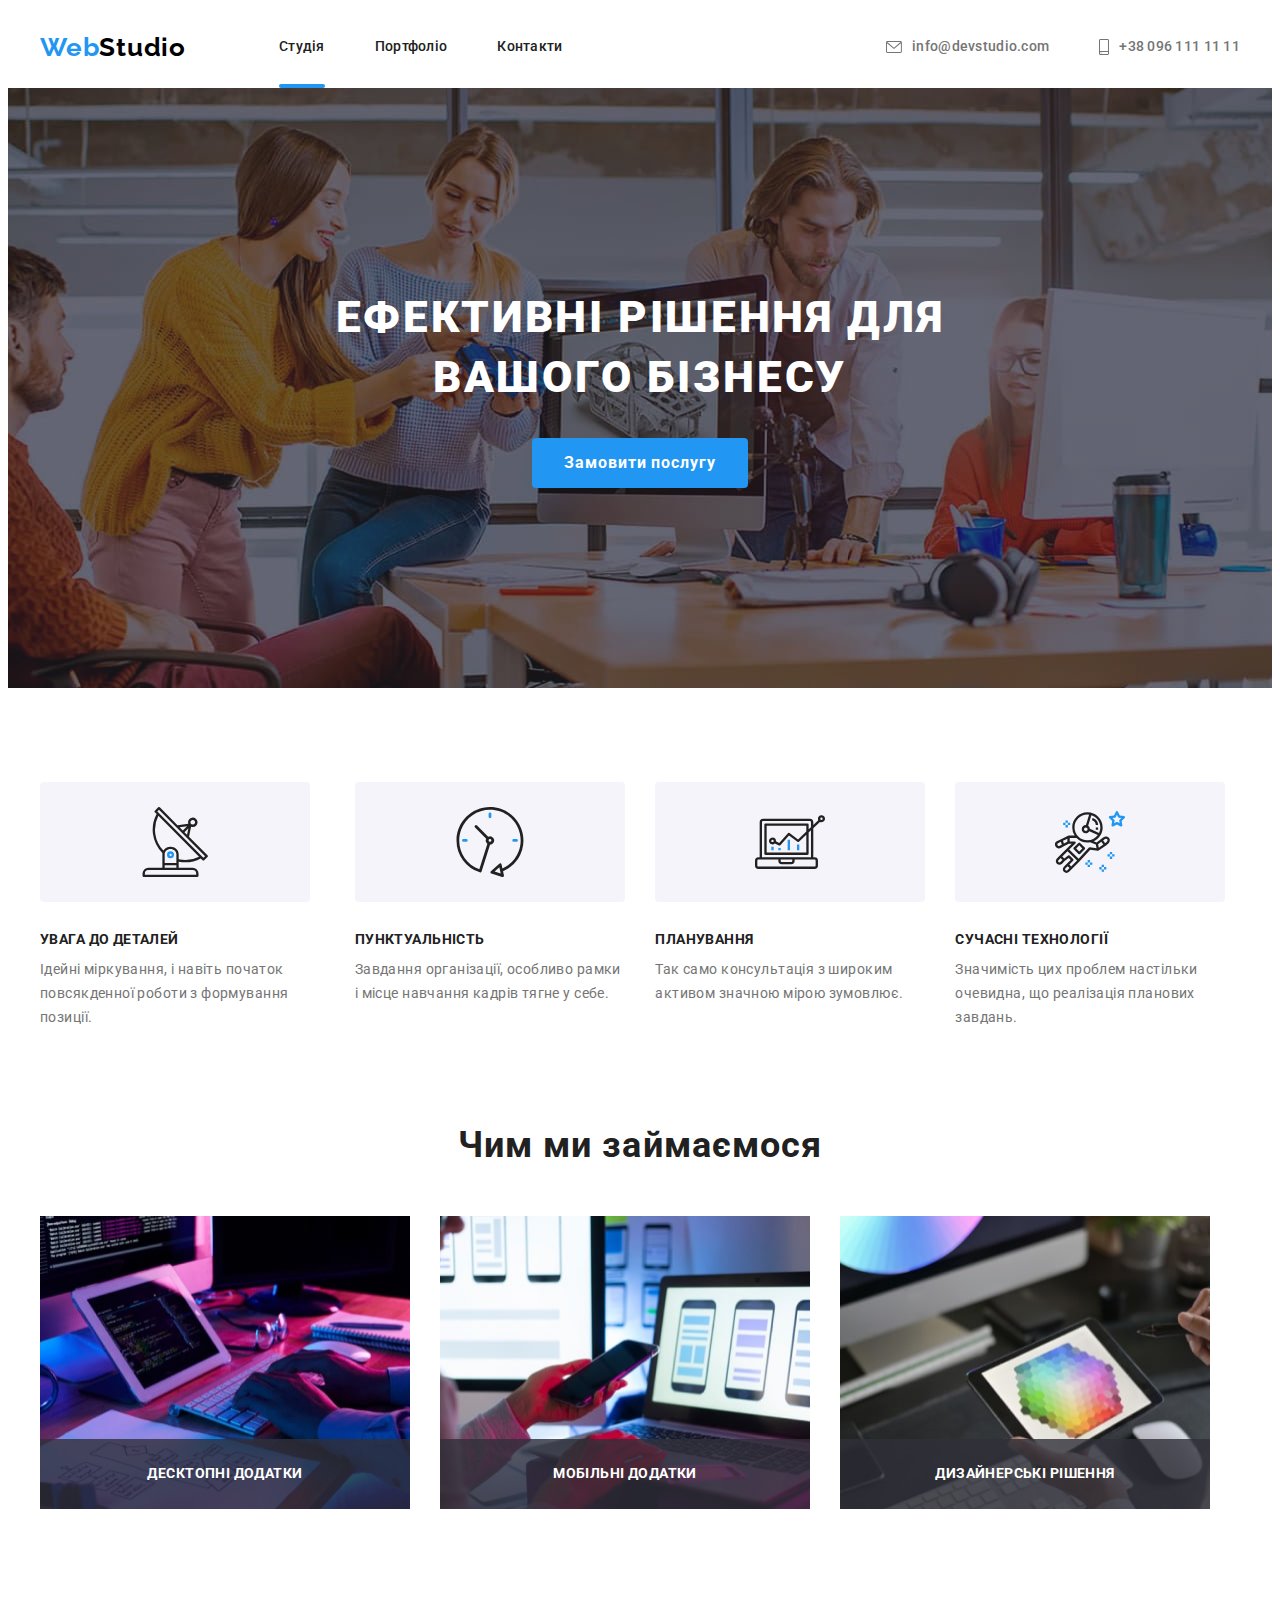
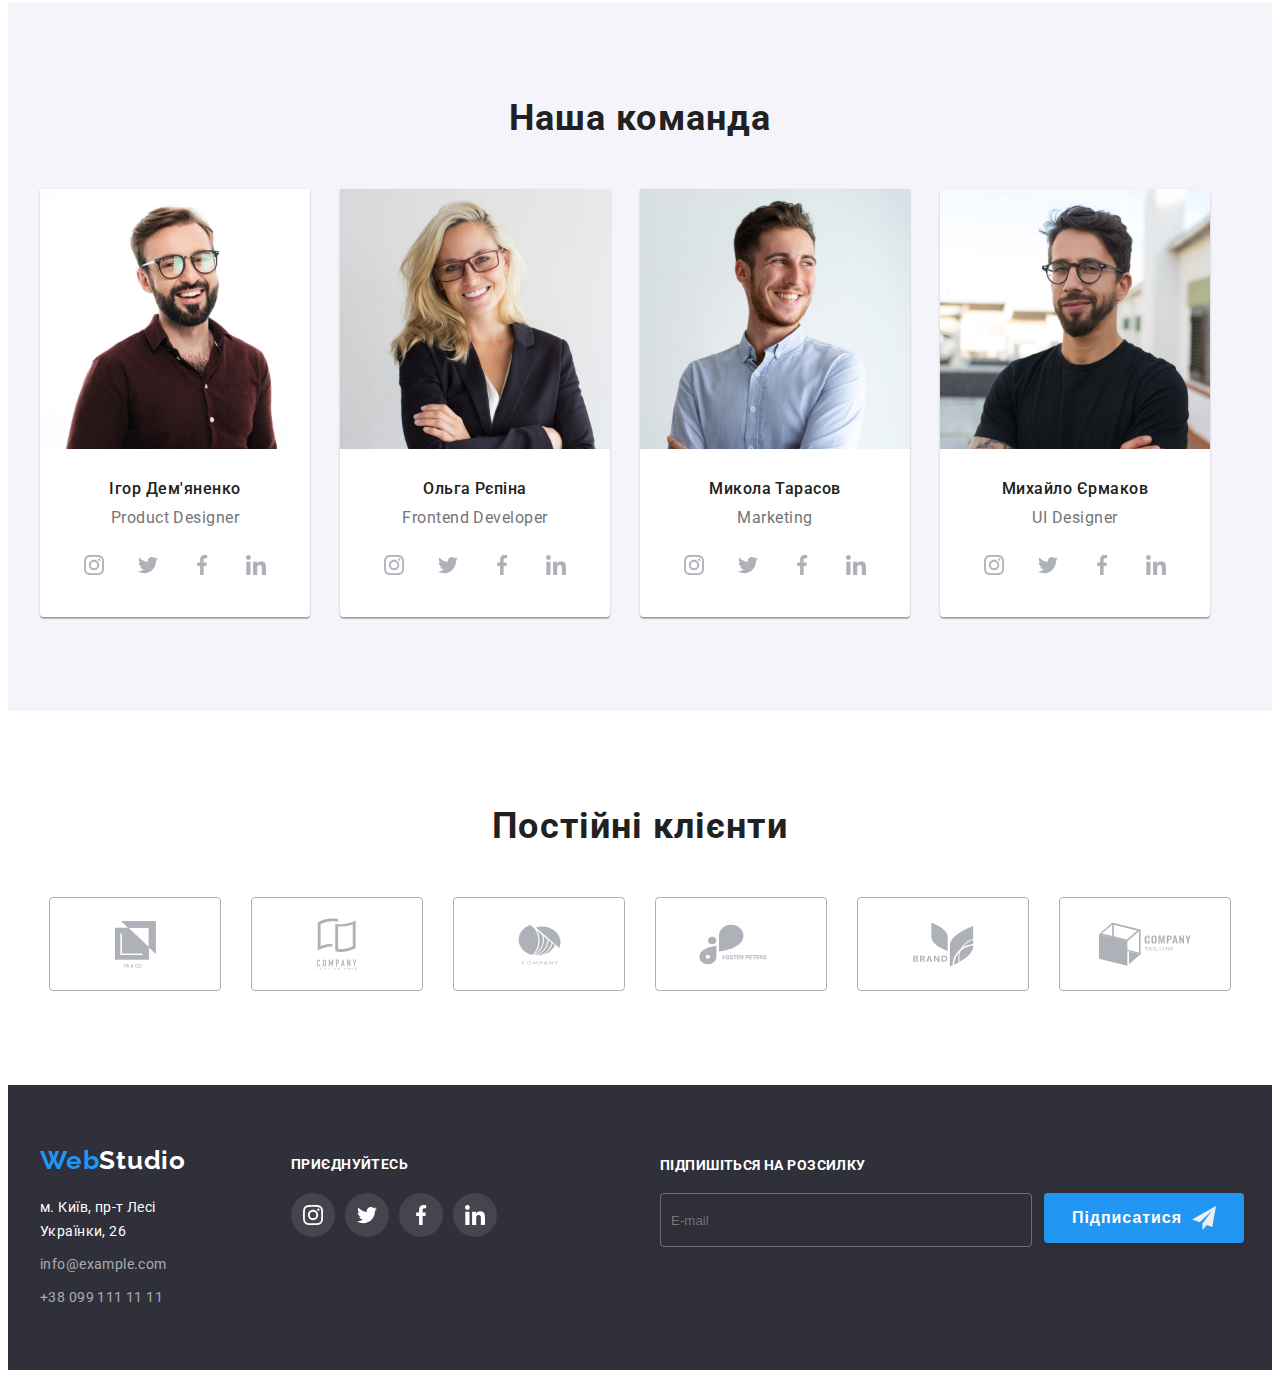
==== commit a0df1530: "ДЗ№6 футер" ====
--- a/index.html
+++ b/index.html
@@ -439,6 +439,29 @@
                     </ui>
                 </div>
             </div>
+
+            <div class="subscribe">
+                <h2 class="subscribe-title">Підпишіться на розсилку</h2>
+                <div class="sub-place-in">
+                    <div class="place-in">
+                        <input 
+                            type="email" 
+                            class="sub-input-email"
+                            name="user-email" 
+                            placeholder="E-mail" 
+                            required>
+                    </div>
+
+                    <div class="place-in">
+                        <button type="submit" class="sub-btn">
+                            Підписатися
+                            <svg class="icon-teleg" width="24" height="24">
+                                <use href="./images/icons.svg#icon-telegram"></use>
+                            </svg>
+                        </button>
+                    </div>
+                </div>
+            </div>
             
 
         </div> 
--- a/css/styles.css
+++ b/css/styles.css
@@ -562,14 +562,9 @@
     color: var(--main-focus-color);
 }
 
+
 .footer-soc-container{
     text-align: left;
-    /* font-weight: 700;
-    font-size: 14px;
-    line-height: 1.14;
-    letter-spacing: 0.03em;
-    text-transform: uppercase;
-    color: var(--main-accent-color); */
     padding-top: 12px;
 }
 
@@ -613,7 +608,100 @@
     background-color: var(--main-focus-color);
 }
 
-
+.subscribe{ 
+    /* border: 1px solid white; */
+    min-width: 580px;
+    margin-left: 93px;
+    padding-top: 12px;
+}
+
+.subscribe-title {
+    font-weight: 700;
+    font-size: 14px;
+    line-height: 16px;
+    letter-spacing: 0.03em;
+    text-transform: uppercase;
+
+    color: #FFFFFF;
+
+    margin-bottom: 20px;
+}
+
+.sub-input-email{
+    min-width: 358px;
+    height: 50px;
+
+    border: 1px solid rgba(255, 255, 255, 0.3);
+    filter: drop-shadow(0px 4px 4px rgba(0, 0, 0, 0.15));
+    border-radius: 4px;
+    background: transparent;
+    padding-left: 10px;
+
+    transition: border-color 250ms cubic-bezier(0.4, 0, 0.2, 1);
+
+}
+
+.sub-input-email:focus{
+    background: var(--main-accent-color);
+    color: var(--main-title-color);
+}
+
+
+
+.sub-btn{
+    display: flex;
+    justify-content: center;
+    align-items: center;
+    gap: 10px;
+
+    min-width: 200px;
+    height: 50px;
+
+    background: #2196F3;
+    box-shadow: 0px 4px 4px rgba(0, 0, 0, 0.15);
+    border-radius: 4px; 
+
+    font-weight: 700;
+    font-size: 16px;
+    line-height: 1.88;
+    text-align: center;
+    letter-spacing: 0.06em;
+
+    color: #FFFFFF;
+    border: none;
+
+    transition: background-color 250ms cubic-bezier(0.4, 0, 0.2, 1);
+    transition: border-color 250ms cubic-bezier(0.4, 0, 0.2, 1);
+}
+
+.sub-place-in{
+display: flex;
+gap: 12px;
+}
+
+.sub-btn:active{
+    background: #7da7ca;
+}
+
+.sub-btn:hover,
+.sub-input-email:hover,
+.sub-btn:focus,
+.sub-input-email:focus{
+    border: 1px solid white;
+    
+}
+
+
+.icon-teleg{
+    /* display: inline-block; */
+    fill: #EEEEEE;
+}
+
+
+
+/* 
+
+*/
 
 
 /* -----------------PORTFOLIO----------------- */
@@ -769,33 +857,6 @@
 /* -----------------MODAL----------------- */
 
 
-/* .overlay-modal {
-    position: relative;
-    width: 1600px;
-    height: 1024px;
-
-    background: #FFFFFF;
-} */
-/* .overlay-modal {
-    position: absolute;
-    width: 1600px;
-    height: 1024px;
-    left: 0px;
-    top: 0px;
-
-    background: rgba(0, 0, 0, 0.2);
-}
-.backdrop-modal {
-    position: absolute;
-    width: 528px;
-    height: 581px;
-    left: 536px;
-    top: 221px;
-    background-color: #fff;
-} */
-
-
-
 .backdrop {
     position: fixed;
     left: 0px;
@@ -808,10 +869,6 @@
 
     opacity: 1;
 
-    /* transition-property: opacity;
-    transition-duration: 7s;
-    transition-timing-function: cubic-bezier(0.4, 0, 0.2, 1); */
-    /* transition: opasity, 7s, cubic-bezier(0.4, 0, 0.2, 1); */
     transition: opacity 250ms cubic-bezier(0.4, 0, 0.2, 1);
 
 }
@@ -834,11 +891,6 @@
         border-radius: 4px;
 
         padding: 40px;
-
-
-
-        /* transition: transform 5s cubic-bezier(0.4, 0, 0.2, 1); */
-
     }
 
     
@@ -861,6 +913,8 @@
     background-color: #ffffff;
     cursor: pointer;
     background-size:cover;
+
+    transition: background-color 250ms cubic-bezier(0.4, 0, 0.2, 1);
     }
 
 .modal-btn:hover,
@@ -884,7 +938,6 @@
     margin-bottom: 12px;
 }
 
-.modal-form {}
 
 .form-input {
     width: 100%;
@@ -893,14 +946,14 @@
     border: 1px solid rgba(33, 33, 33, 0.2);
     border-radius: 4px;
 
-    /* margin-bottom: 10px; */
     padding-left: 42px;
     color: #000000;
 
     cursor: pointer;
-}
-
-
+
+    transition: border-color 250ms cubic-bezier(0.4, 0, 0.2, 1);
+    transition: background-color 250ms cubic-bezier(0.4, 0, 0.2, 1);
+}
 
 .modal-form-coment {
     width: 100%;
@@ -912,9 +965,11 @@
     color: #000000;
     border-radius: 4px;
 
-
     resize: none;
-}
+
+    transition: border-color 250ms cubic-bezier(0.4, 0, 0.2, 1);
+}
+
 .coment::placeholder {
     font-weight: 400;
     font-size: 12px;
@@ -922,7 +977,10 @@
     letter-spacing: 0.01em;
 
     color: rgba(117, 117, 117, 0.5);
-
+}
+
+.iput-filed {
+    margin-bottom: 10px;
 }
 
 .input-title{
@@ -936,9 +994,6 @@
     color: #757575;
 
     margin-bottom: 4px;
-}
-.iput-filed{
-    margin-bottom: 10px;
 }
 
 .check-title{
@@ -952,22 +1007,18 @@
     letter-spacing: 0.03em;
 
     color: #757575;
-
-    /* border: 1px solid green;
-    background-color: rgb(167, 167, 213); */
 }
 .icon-svg {
     position: absolute;
     top: 50%;
     left: 10px;
     transform: translateY(-50%);
+
+    transition: background-color 250ms cubic-bezier(0.4, 0, 0.2, 1);
 }
 
 .check-svg{
     fill: #ffffff;
-    /* background-color: #2196F3;
-    border-radius: 4px; */
-    
 }
 
 .form-checkbox:hover .box-svg,
@@ -994,6 +1045,8 @@
     top: 50%;
     left: 24px;
     transform: translate(-50%, -50%);
+
+    transition: background-color 250ms cubic-bezier(0.4, 0, 0.2, 1);
 }
 
 .iput-filed:hover .form-input,
@@ -1001,7 +1054,6 @@
     border: 1px solid #2196F3;
     border-radius: 4px;
 }
-
 
 
 .iput-filed:hover .input-icon {
@@ -1043,6 +1095,8 @@
     border-radius: 4px;
     cursor: pointer;
     border: none;
+
+    transition: background-color 250ms cubic-bezier(0.4, 0, 0.2, 1);
 }
 
 .modal-form-btn:active{
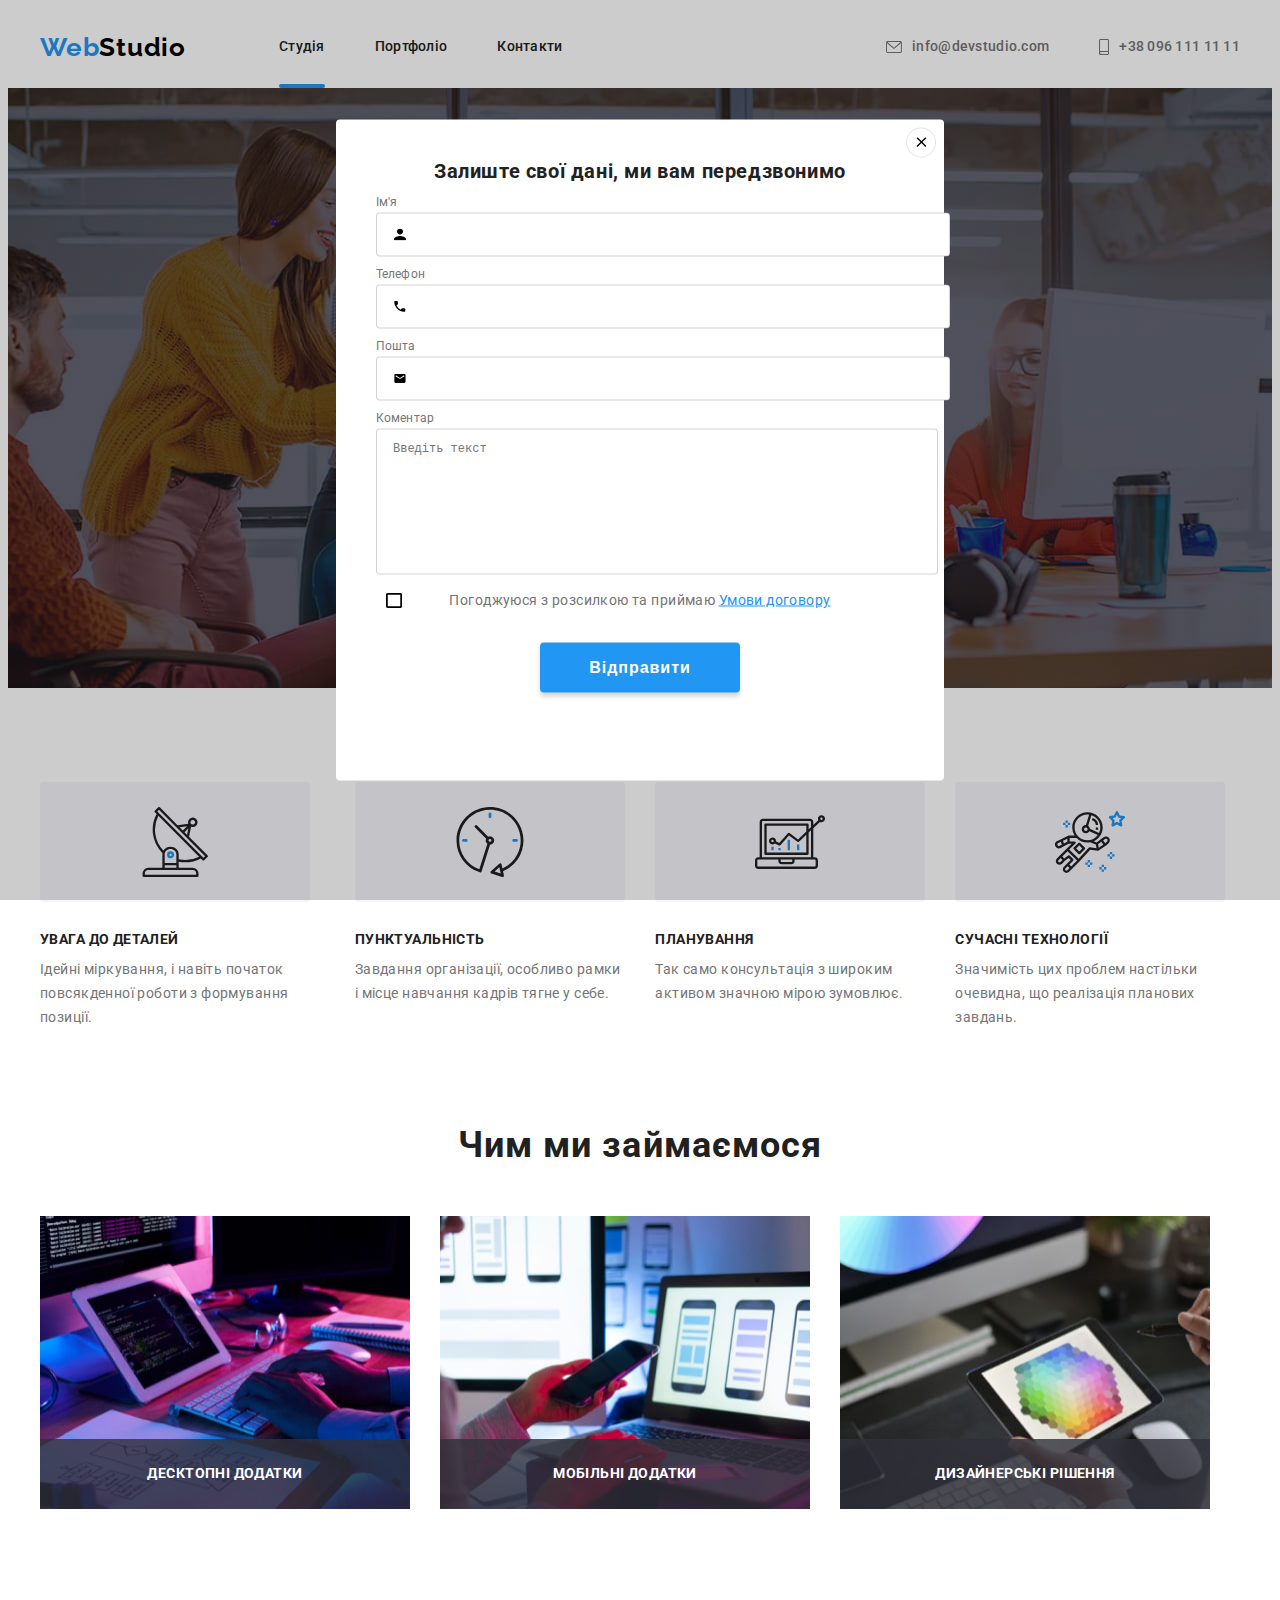
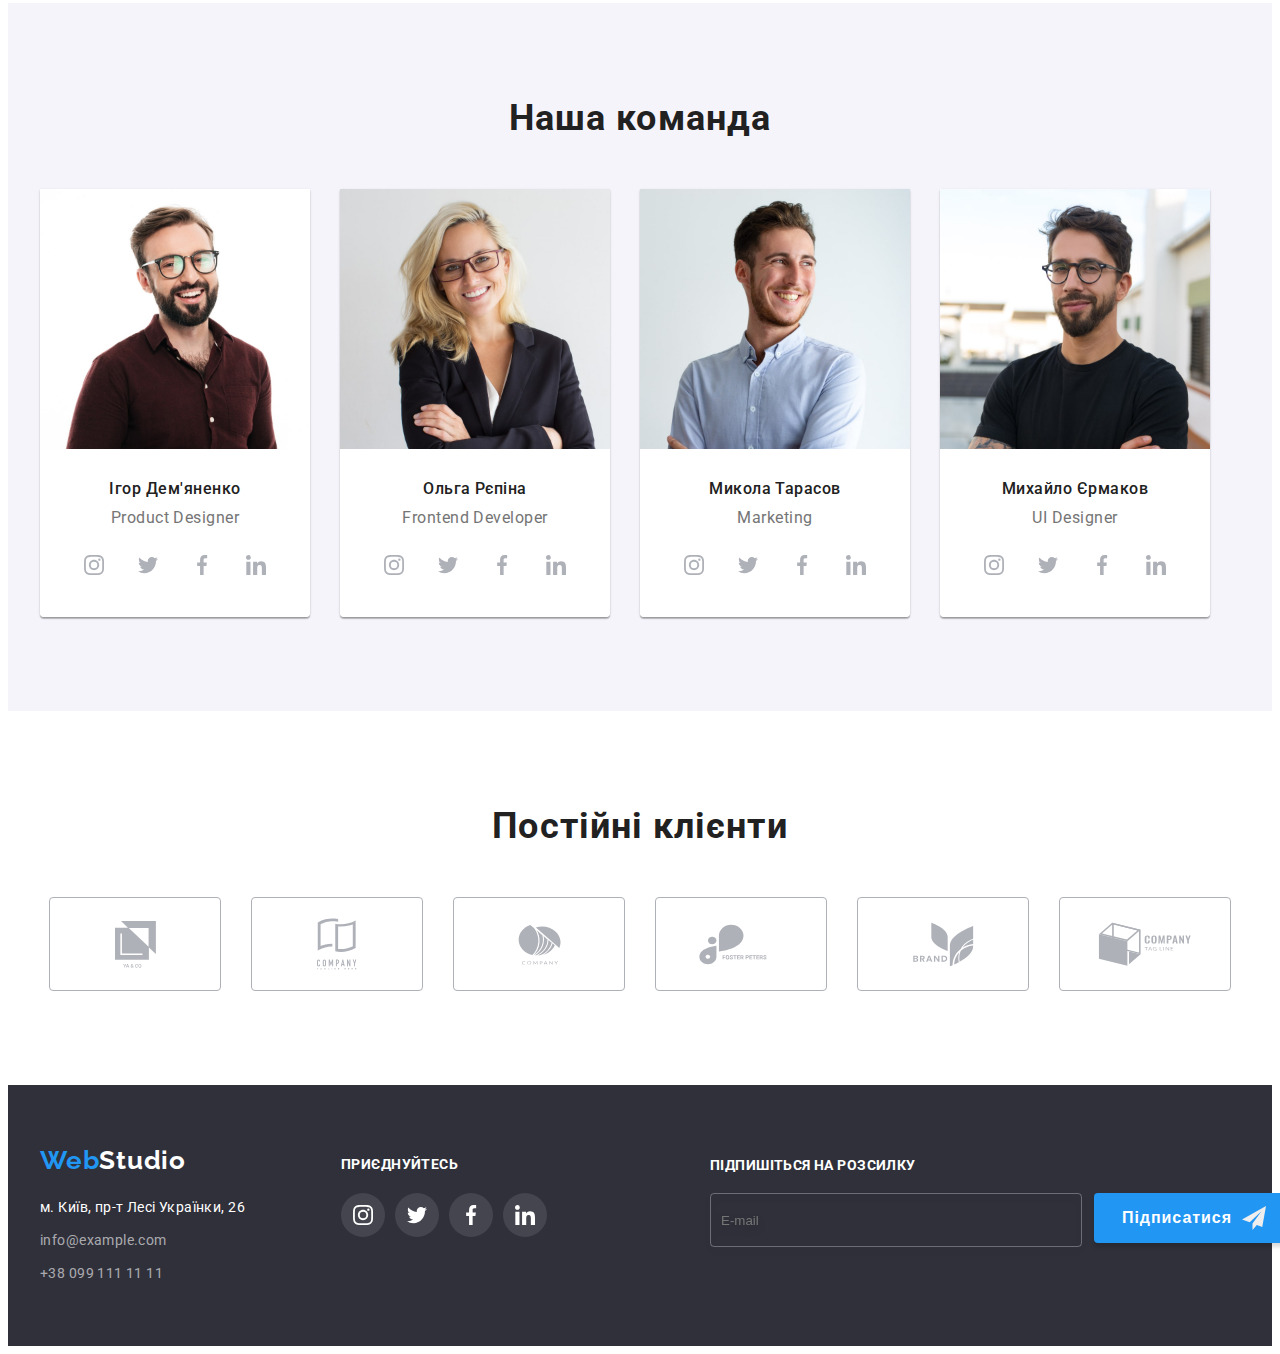
==== commit 38cb250a: "ДЗ№6 Правки по скорости и фокусу" ====
--- a/index.html
+++ b/index.html
@@ -468,8 +468,8 @@
     </footer>
 
     <!-- Модальное окно -->
-    <div class="backdrop is-hidden" data-modal>
-        <!--  -->
+    <div class="backdrop " data-modal>
+        <!-- is-hidden -->
         <div class="modal">
             <button data-modal-close type="button" class="modal-btn">
                 <svg class="icon-close" width="18" height="18" >
@@ -490,7 +490,7 @@
                             name="user-name" 
                             required
                             id="user-name">
-                        <svg class="input-icon" width="18" height="18">
+                        <svg class="input-icon" width="12" height="12">
                             <use href="./images/icons.svg#icon-human" ></use>
                         </svg>
                     </div>
@@ -509,7 +509,7 @@
                             required
                             minlength="10"
                             id="user-tel">
-                        <svg class="input-icon" width="18" height="18">
+                        <svg class="input-icon" width="12" height="12">
                             <use href="./images/icons.svg#icon-phone-2"></use>
                         </svg>
                     </div>
@@ -527,7 +527,7 @@
                             name="user-email" 
                             required
                             id="user-email">
-                        <svg class="input-icon" width="18" height="18">
+                        <svg class="input-icon" width="12" height="12">
                             <use href="./images/icons.svg#icon-mail-2"></use>
                         </svg>
                     </div>
@@ -539,6 +539,7 @@
                             <label for="user-coment">
                                 <span class="input-title">Коментар</span>
                             </label>
+                            
                             <textarea 
                                 class="modal-form-coment" 
                                 name="user-coment" 
--- a/css/styles.css
+++ b/css/styles.css
@@ -535,6 +535,7 @@
 }
 
 .footer-contact {
+    width: 231px;
     font-style: normal;
     font-weight: 400;
     font-size: 14px;
@@ -636,14 +637,16 @@
     border-radius: 4px;
     background: transparent;
     padding-left: 10px;
-
+    color: var(--main-accent-color);
     transition: border-color 250ms cubic-bezier(0.4, 0, 0.2, 1);
 
 }
+.sub-input-email::placeholder{
+    
+}
 
 .sub-input-email:focus{
-    background: var(--main-accent-color);
-    color: var(--main-title-color);
+    color: var(--main-accent-color);
 }
 
 
@@ -879,21 +882,21 @@
     
 }
 
-    .modal {
-        position: absolute;
-        left: 50%;
-        top: 50%;
-        transform: translate(-50%, -50%);
-    
-        background-color: #fff;
-        width: 528px;
-        height: 581px;
-        border-radius: 4px;
-
-        padding: 40px;
-    }
-
-    
+.modal {
+    position: absolute;
+    left: 50%;
+    top: 50%;
+    transform: translate(-50%, -50%);
+
+    background-color: #fff;
+    width: 528px;
+    height: 581px;
+    border-radius: 4px;
+
+    padding: 40px;
+}
+
+
 .modal-btn {
     position: absolute;
     top: 8px;
@@ -914,16 +917,22 @@
     cursor: pointer;
     background-size:cover;
 
-    transition: background-color 250ms cubic-bezier(0.4, 0, 0.2, 1);
-    }
-
-.modal-btn:hover,
-.modal-btn:focus{
+    transition: fill 250ms cubic-bezier(0.4, 0, 0.2, 1);
+}
+
+
+.modal-btn:hover{
     border: 1px solid rgba(0, 0, 0, 0.1);    
 }
-.modal-btn:hover .icon-close{
+
+.modal-btn:hover .icon-close,
+.modal-btn:focus {
     fill: #2196F3;
 }
+
+/* .modal-btn:focus + .icon-close {
+    fill: #2196F3;
+} */
 
 
 .modal-title{
@@ -938,6 +947,30 @@
     margin-bottom: 12px;
 }
 
+
+
+/* ------ modal form ------ */
+
+.iput-filed {
+    margin-bottom: 10px;
+}
+
+.input-title {
+    display: block;
+    font-weight: 400;
+    font-size: 12px;
+    line-height: 1.17;
+
+    letter-spacing: 0.01em;
+
+    color: #757575;
+
+    margin-bottom: 4px;
+}
+
+.input-add {
+    position: relative;
+}
 
 .form-input {
     width: 100%;
@@ -955,19 +988,13 @@
     transition: background-color 250ms cubic-bezier(0.4, 0, 0.2, 1);
 }
 
-.modal-form-coment {
-    width: 100%;
-    height: 120px;
-    padding: 12px 16px;
-
-    font-size: 12px;
-    border: 1px solid rgba(33, 33, 33, 0.2);
-    color: #000000;
-    border-radius: 4px;
-
-    resize: none;
-
-    transition: border-color 250ms cubic-bezier(0.4, 0, 0.2, 1);
+.input-icon {
+    position: absolute;
+    top: 50%;
+    left: 24px;
+    transform: translate(-50%, -50%);
+
+    transition: fill 250ms cubic-bezier(0.4, 0, 0.2, 1);
 }
 
 .coment::placeholder {
@@ -979,21 +1006,48 @@
     color: rgba(117, 117, 117, 0.5);
 }
 
-.iput-filed {
-    margin-bottom: 10px;
-}
-
-.input-title{
-    display: block;
-    font-weight: 400;
+
+.modal-form-coment {
+    width: 100%;
+    height: 120px;
+    padding: 12px 16px;
+
     font-size: 12px;
-    line-height: 1.17;
-
-    letter-spacing: 0.01em;
-
-    color: #757575;
-
-    margin-bottom: 4px;
+    border: 1px solid rgba(33, 33, 33, 0.2);
+    color: #000000;
+    border-radius: 4px;
+
+    resize: none;
+
+    transition: border-color 250ms cubic-bezier(0.4, 0, 0.2, 1);
+}
+
+
+.iput-filed:hover .form-input,
+.iput-filed:hover .modal-form-coment {
+    border: 1px solid #2196F3;
+    border-radius: 4px;
+}
+
+.iput-filed:hover .input-icon {
+    fill: #2196F3;
+}
+
+/* .form-input:focus,
+.modal-form-coment:focus {
+    outline: none;
+    border: 1px solid #2196F3;
+} */
+
+.form-input:focus + .input-icon {
+    fill:#2196F3
+}
+
+/* ------ checkbox ------ */
+
+
+.form-checkbox {
+    margin-bottom: 30px;
 }
 
 .check-title{
@@ -1008,6 +1062,11 @@
 
     color: #757575;
 }
+
+.check-title>a {
+    color: #2196F3;
+}
+
 .icon-svg {
     position: absolute;
     top: 50%;
@@ -1022,51 +1081,22 @@
 }
 
 .form-checkbox:hover .box-svg,
-.form-checkbox:focus .box-svg{
+.form-checkbox:focus .box-svg {
     fill: #2196F3;
 }
 
-.input-checkbox:checked + .label-check .check-svg {
+.input-checkbox:checked+.label-check .check-svg {
     background-color: #2196F3;
     border-radius: 4px;
 }
 
-.input-checkbox:checked + .label-check .box-svg{
+.input-checkbox:checked + .label-check .box-svg {
     fill: #2196F3;
 }
 
 
 
-.input-add{
-    position: relative;
-}
-.input-icon {
-    position: absolute;
-    top: 50%;
-    left: 24px;
-    transform: translate(-50%, -50%);
-
-    transition: background-color 250ms cubic-bezier(0.4, 0, 0.2, 1);
-}
-
-.iput-filed:hover .form-input,
-.iput-filed:hover .modal-form-coment {
-    border: 1px solid #2196F3;
-    border-radius: 4px;
-}
-
-
-.iput-filed:hover .input-icon {
-    fill: #2196F3;
-}
-
-.form-checkbox {
-    margin-bottom: 30px;
-}
-
-.check-title>a{
-    color: #2196F3;
-}
+/* ------ FORM BUTTON ------ */
 
 .form-btn {
     display: flex;
@@ -1075,8 +1105,7 @@
 }
 
 .modal-form-btn {
-    /* font-family: 'Roboto';
-    font-style: normal; */
+
     font-weight: 700;
     font-size: 16px;
     line-height: 1.88;
@@ -1084,9 +1113,6 @@
     min-width: 200px;
     height: 50px;
 
-    /* display: flex;
-    align-items: center;
-    text-align: center; */
     letter-spacing: 0.06em;
 
     color: #FFFFFF;
@@ -1099,6 +1125,27 @@
     transition: background-color 250ms cubic-bezier(0.4, 0, 0.2, 1);
 }
 
-.modal-form-btn:active{
+.modal-form-btn:active {
     background: #188CE8;
-}+}
+
+
+
+
+
+
+
+
+
+
+
+/* .iput-filed:hover .input-icon {
+    fill: #2196F3;
+} */
+
+ 
+
+
+
+
+
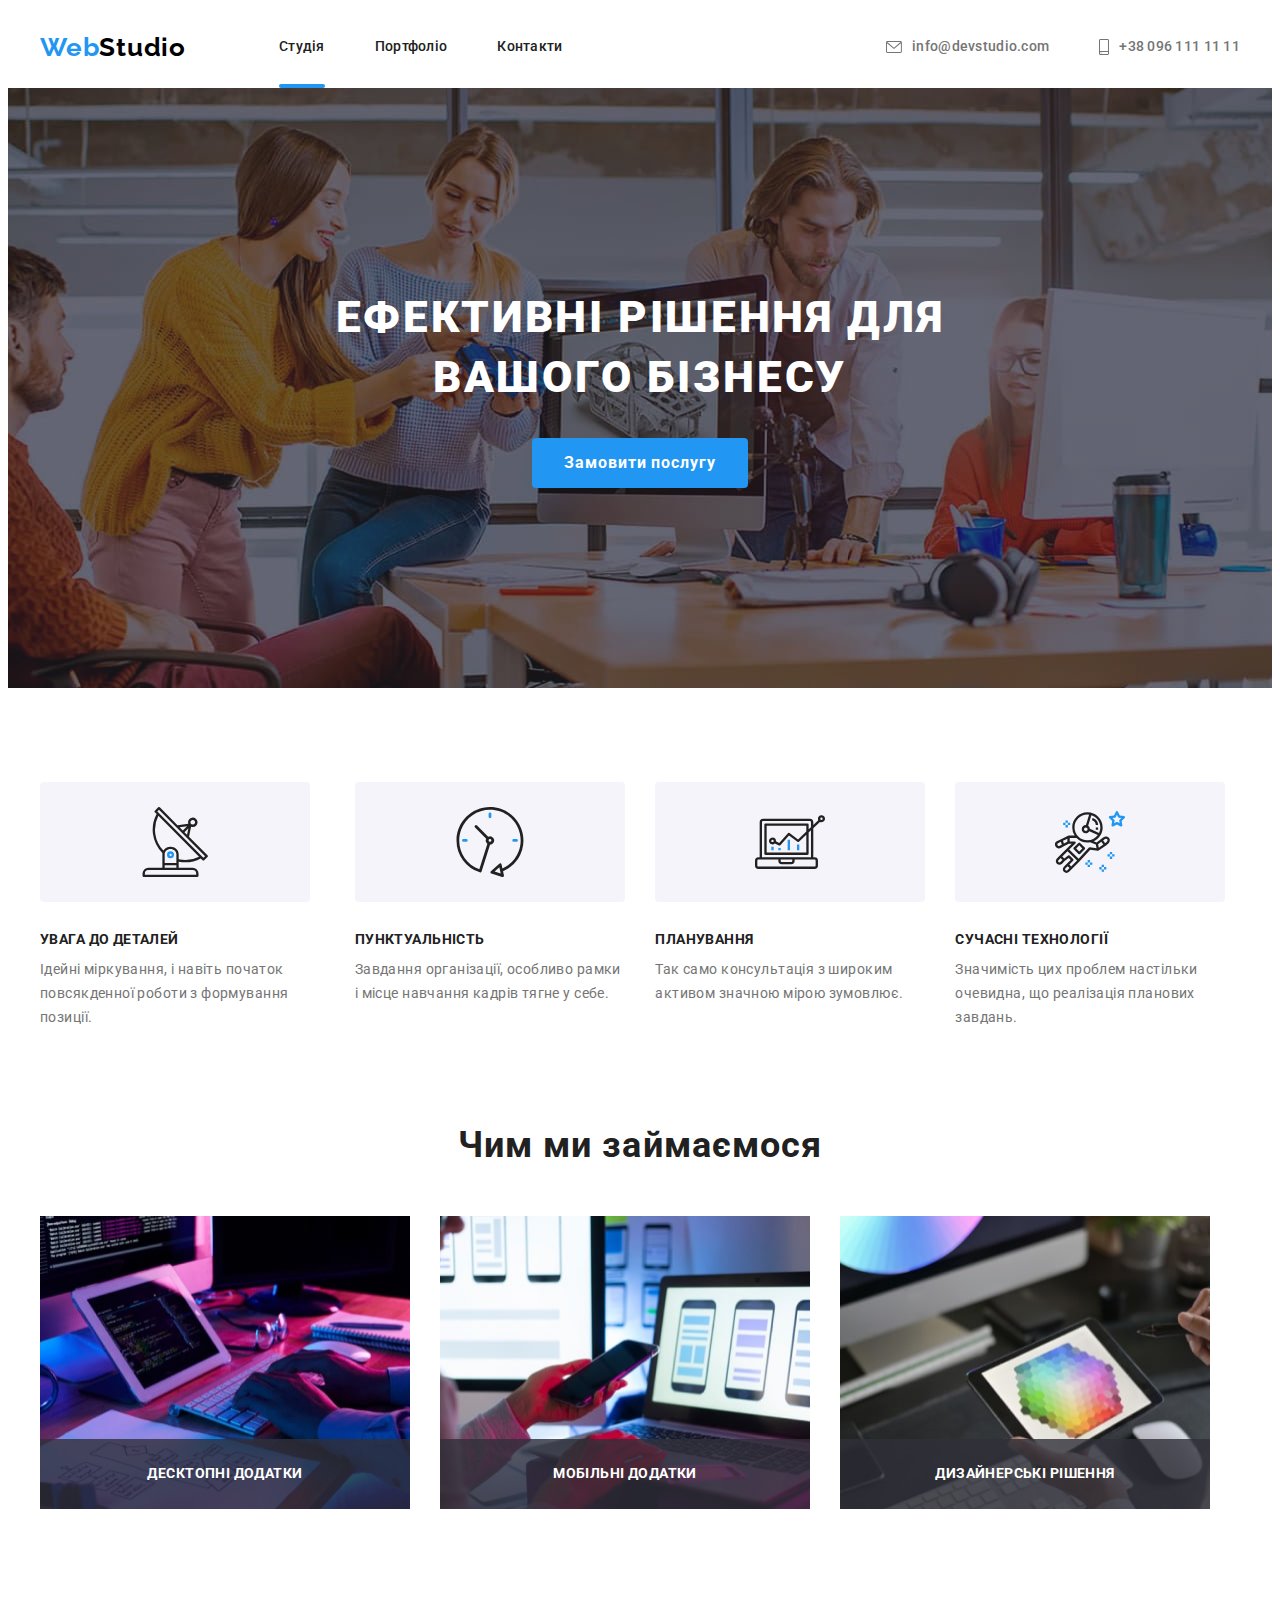
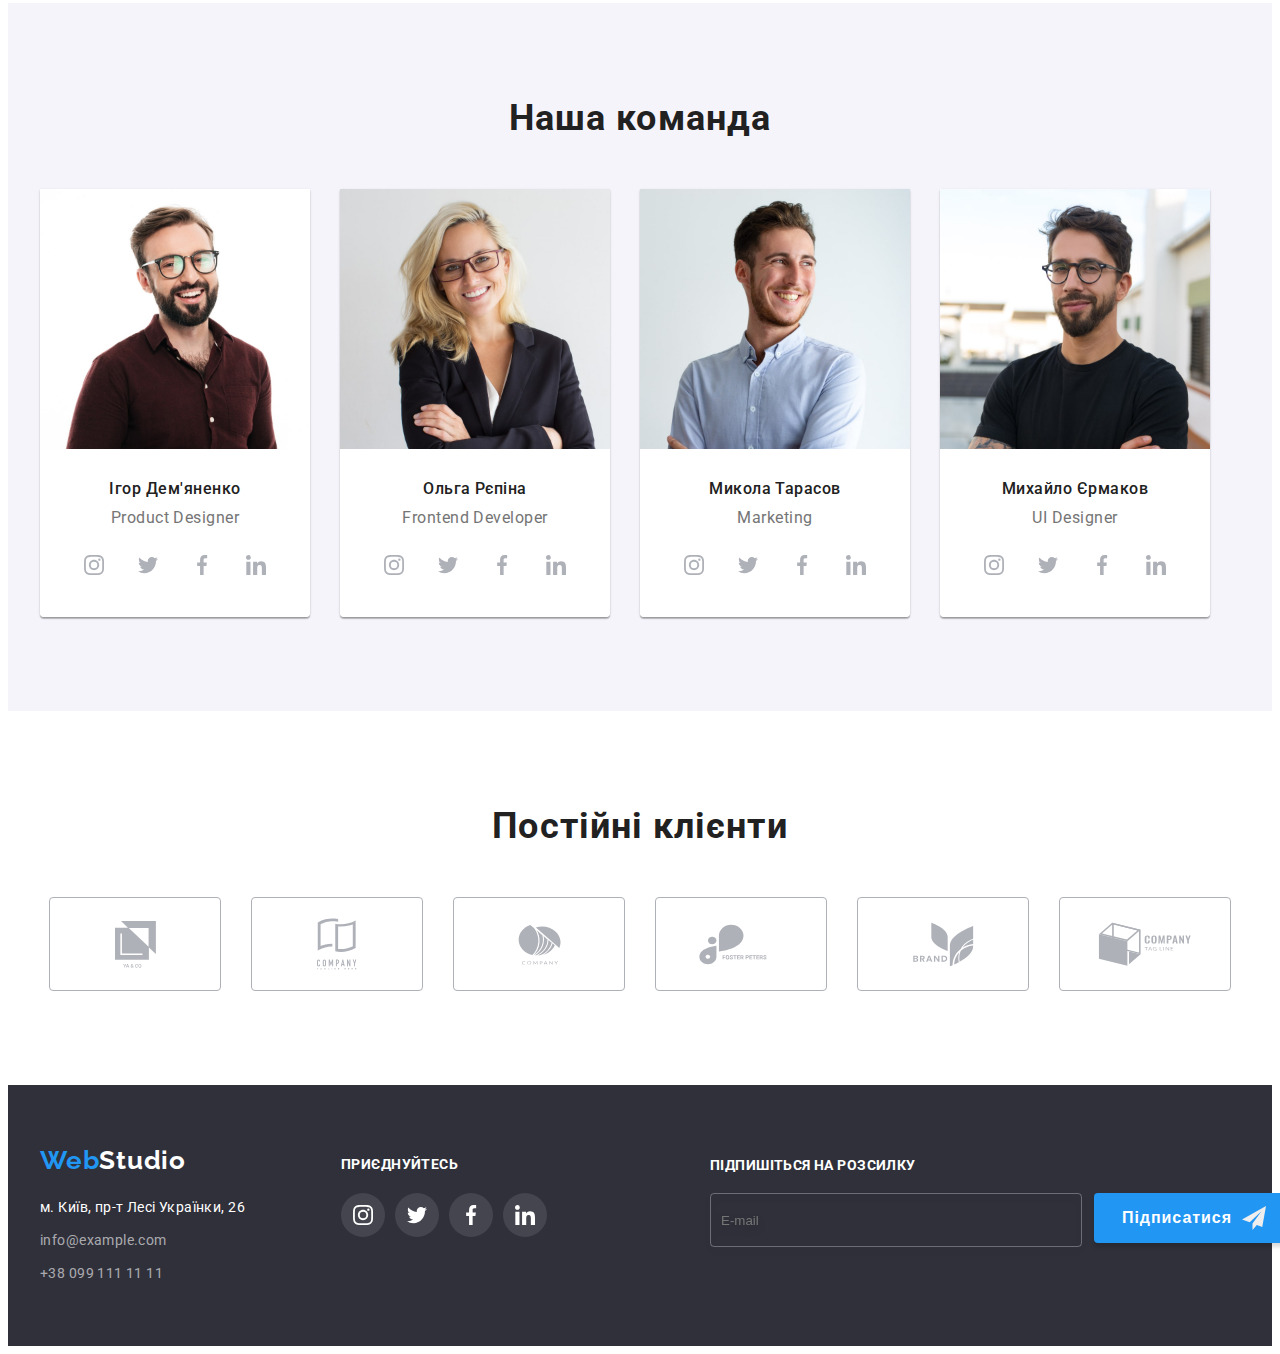
==== commit 9669493c: "ДЗ№6 спрятал модалку" ====
--- a/index.html
+++ b/index.html
@@ -468,8 +468,8 @@
     </footer>
 
     <!-- Модальное окно -->
-    <div class="backdrop " data-modal>
-        <!-- is-hidden -->
+    <div class="backdrop is-hidden" data-modal>
+        <!--  -->
         <div class="modal">
             <button data-modal-close type="button" class="modal-btn">
                 <svg class="icon-close" width="18" height="18" >
@@ -539,7 +539,7 @@
                             <label for="user-coment">
                                 <span class="input-title">Коментар</span>
                             </label>
-                            
+
                             <textarea 
                                 class="modal-form-coment" 
                                 name="user-coment" 
